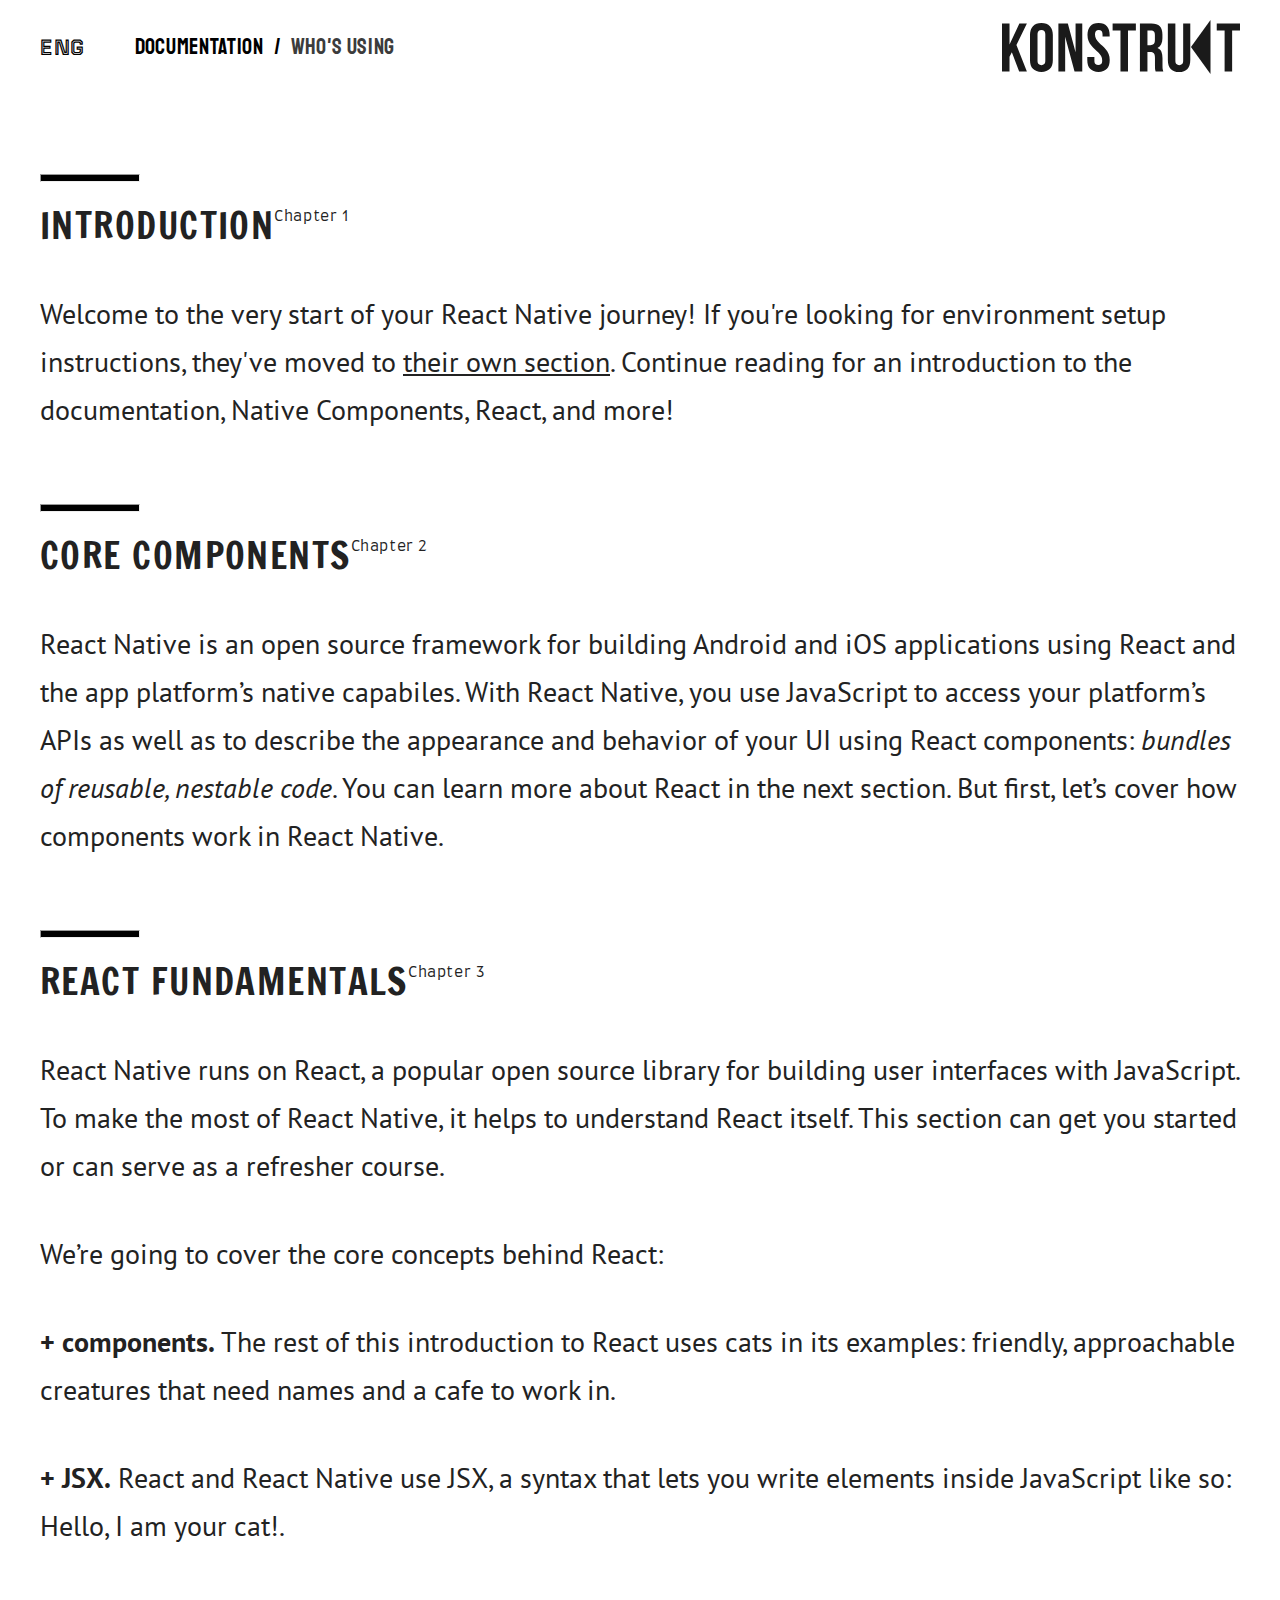
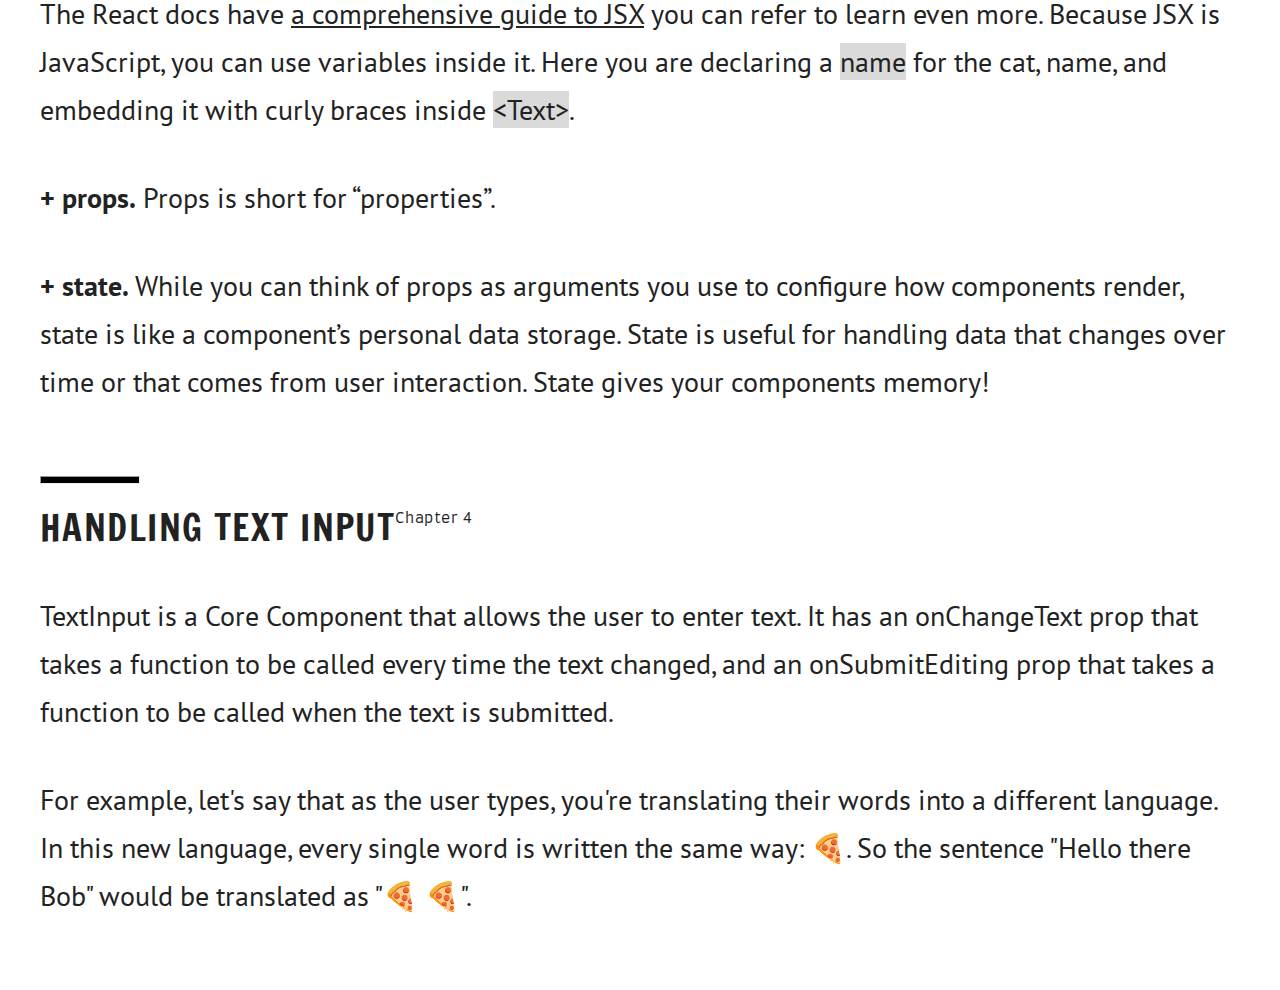
==== index.html @ f7f35d2e "added Main block and created new folder Who's_using" ====
<!DOCTYPE html>
<html lang="en">
<head>
    <meta charset="UTF-8">
    <meta http-equiv="X-UA-Compatible" content="IE=edge">
    <meta name="viewport" content="width=device-width, initial-scale=1.0">
    <title>Web-fonts</title>
    <link rel="stylesheet" href="./style/reset.css">
    <link rel="stylesheet" href="./style/style.css">
    <link rel="icon" href="./img/company-logo-black.svg">
    
</head>
<body>
    <div class="wrapper">
        <div class="header__wrapper">
            <a href="#!" class="list__item-link eng">ENG</a>

            <div class="header__nav">
                <nav class="nav">
                   <ul class="nav__list">
                        <li class="list__item item"><a href="#!" class="list__item-link active">Documentation</a></li>
                                               
                        <li class="list__item"><a href="#!" class="list__item-link">Who's using</a></li>
                   </ul>
                </nav>
            </div>
            <!-- /header__nav -->

            <div class="header__logo">
                <a href="#" class="header__logo-link">
                    <img src="./img/company-logo-black.svg" alt="" class="logo__pic">
                </a>
            </div>
            <!-- /header__logo -->
        </div>
        <!-- /header -->

        <main class="main">
            <div class="main__wrapper">
                <div class="chapter">
                    <hr>
                    <h2>Introduction<span class="sup">Chapter 1</span></h2>

                    <p>
                        Welcome to the very start of your React Native journey! If you're looking for environment setup instructions, they've moved to <u>their own section</u>. Continue reading for an introduction to the documentation, Native Components, React, and more!
                    </p>
                </div>
                <!-- /chepter1 -->

                <div class="chapter">
                    <hr>
                    <h2>core components<span class="sup">Chapter 2</span></h2>

                    <p>
                        React Native is an open source framework for building Android and iOS applications using React and the app platform’s native capabiles. With React Native, you use JavaScript to access your platform’s APIs as well as to describe the appearance and behavior of your UI using React components: <em>bundles of reusable, nestable code</em>. You can learn more about React in the next section. But first, let’s cover how components work in React Native.
                    </p>
                </div>
                <!-- /chepter2 -->

                <div class="chapter">
                    <hr>
                    <h2>react fundamentals<span class="sup">Chapter 3</span></h2>

                    <p>
                        React Native runs on <u></u>React</u>, a popular open source library for building user interfaces with JavaScript. To make the most of React Native, it helps to understand React itself. This section can get you started or can serve as a refresher course.
                    </p>

                    <p>We’re going to cover the core concepts behind React:</p>

                    <p><strong>+ components.</strong> The rest of this introduction to React uses cats in its examples: friendly, approachable creatures that need names and a cafe to work in.</p>

                    <p><strong>+ JSX.</strong> React and React Native use JSX, a syntax that lets you write elements inside JavaScript like so:  <span></span><Text>Hello, I am your cat!</Text></span>.</p>

                    <p>The React docs have <u>a comprehensive guide to JSX</u> you can refer to learn even more. Because JSX is JavaScript, you can use variables inside it. Here you are declaring a <span>name</span> for the cat, name, and embedding it with curly braces inside <span>&lt;Text&gt;</span>.</p>

                    <p><strong>+ props.</strong> Props is short for “properties”. </p>

                    <p><strong>+ state.</strong> While you can think of props as arguments you use to configure how components render, state is like a component’s personal data storage. State is useful for handling data that changes over time or that comes from user interaction. State gives your components memory!</p>
                </div>
                <!-- /chepter3 -->

                <div class="chapter">
                    <hr>
                    <h2>handling text input<span class="sup">Chapter 4</span></h2>

                    <p>
                        TextInput is a Core Component that allows the user to enter text. It has an onChangeText prop that takes a function to be called every time the text changed, and an onSubmitEditing prop that takes a function to be called when the text is submitted.
                    </p>

                    <p>
                        For example, let's say that as the user types, you're translating their words into a different language. In this new language, every single word is written the same way: &#127829;. So the sentence "Hello there Bob" would be translated as "&#127829; &#127829;".
                    </p>
                </div>
                <!-- /chepter4 -->

            </div>
            <!-- /main__wrapper -->
        </main>
        <!-- /main -->
    </div>
    <!-- /wrapper -->
</body>
</html>
---- style/style.css ----
@import url("https://fonts.googleapis.com/css2?family=Farro:wght@300&family=Francois+One&family=PT+Sans:ital,wght@0,400;0,700;1,400&family=Staatliches&family=Tourney:wght@600&display=swap");




html {
    box-sizing: border-box;
    scroll-behavior: smooth;
}

*, *::before, *::after {
    box-sizing: inherit;
}

.wrapper {
    max-width: 1440px;
    margin: 0 auto;
}

h2 {
    font-family: 'Francois One', sans-serif;
    font-style: normal;
    font-weight: 400;
    font-size: 36px;
    line-height: 48px;
    letter-spacing: 0.04em;
    text-transform: uppercase;
    margin-bottom: 40px;
}

h2 > span {
    font-family: "Farro";
    font-weight: 300;
    font-size: 15px;
    line-height: 30px;
    letter-spacing: 0.04em;
    text-transform: capitalize;
    vertical-align: top;
}


p {
    font-family: 'PT Sans', sans-serif;
    font-weight: 400;
    font-size: 28px;
    line-height: 48px;
    margin-bottom: 40px;
}

p span {
    background-color: #dadada;
  }

/* header start */

.header__wrapper {
    max-width: 1200px;
    display: flex;
    /* justify-content: space-between; */
    align-items: center;
    margin: 20px auto 100px;

}

.header__nav {
    margin-left: 50px;
}

.nav__list {
    display: flex;
    justify-content: space-between;
    align-items: center;
    flex-wrap: nowrap;
}

.item::after {
    content: '/';
    color: #000;
    font-family: 'Staatliches';
    font-style: normal;
    font-weight: 400;
    font-size: 22px;
    line-height: 28px;
    margin: 0 10px;
}

.list__item-link {
    text-decoration: none;
    color:rgb(60, 60, 60);
    font-family: 'Staatliches';
    font-style: normal;
    font-weight: 400;
    font-size: 22px;
    line-height: 28px;
    letter-spacing: 0.03em;
}

.list__item-link:hover {
    opacity: 0.65;
}

.active {
    color: #000;
}

.header__logo {
    margin: 0 0 0 auto;
}


.eng {
    font-family: 'Tourney', cursive;
    font-style: normal;
    font-weight: 600;
    font-size: 22px;
    line-height: 18px;
    color: black;    
}

/* header end */

/* main start */

.main {
    background: url(./img/bg-picture.svg) no-repeat top right;
}

.main__wrapper {
    max-width: 1200px;
    margin: 0 auto;
}

hr {
    width: 100px;
    height: 8px;
    background-color: #000;
    margin: 0 0 20px;
}

.chapter {
    /* border-top: #000 solid 8px; */
    margin-bottom: 70px;
}

/* main end */
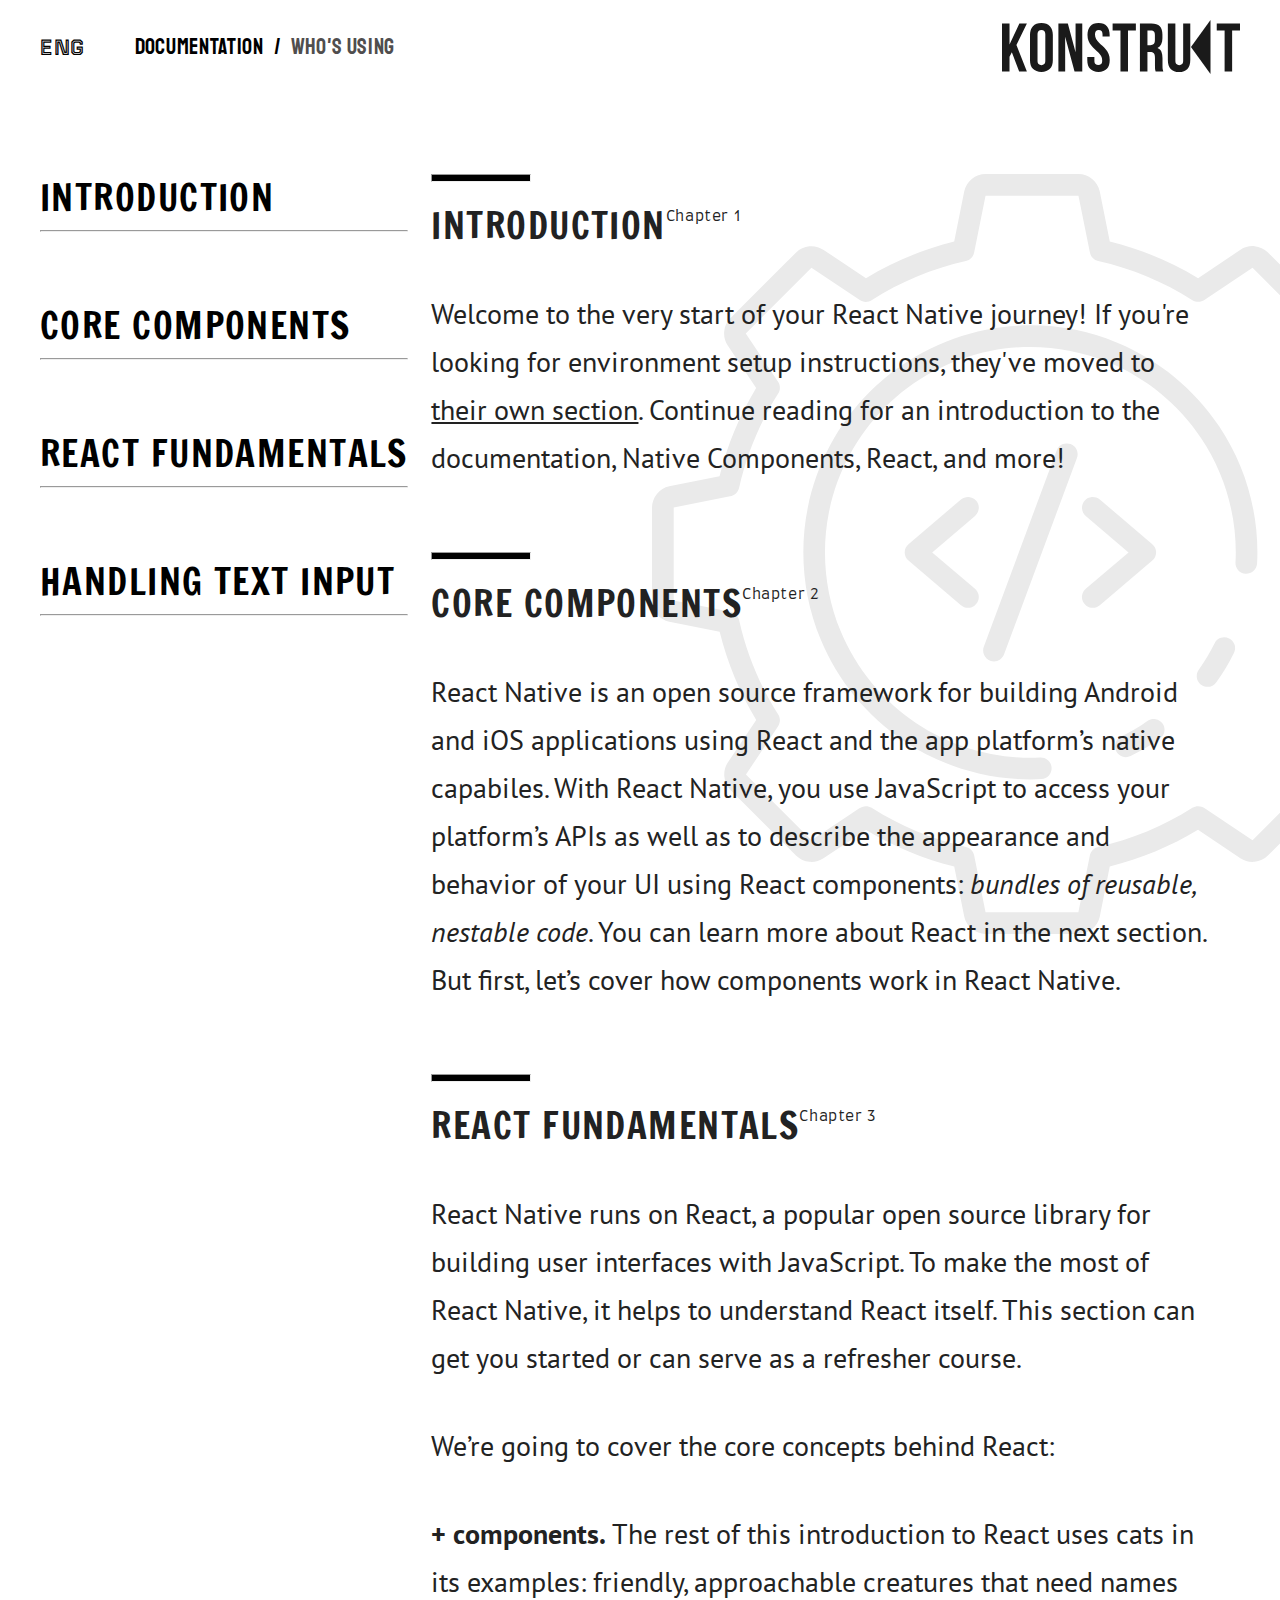
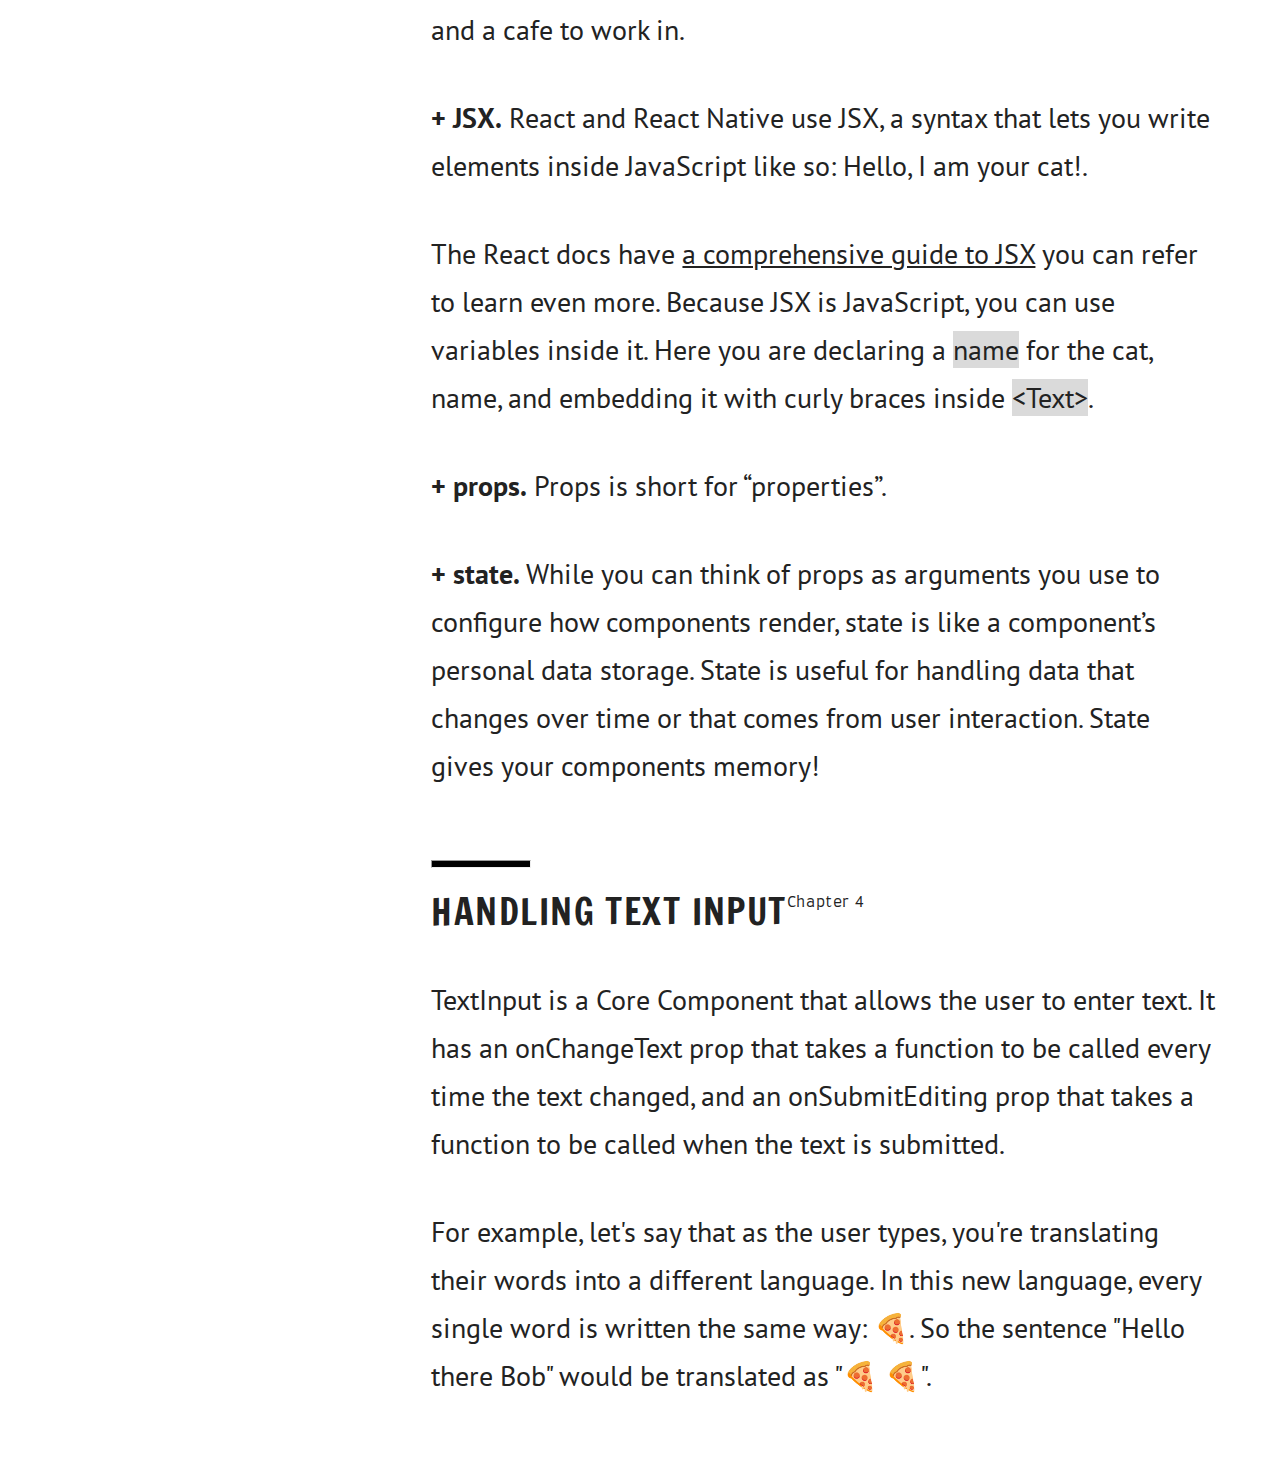
==== commit c65bb925: "rename html files" ====
--- a/index.html
+++ b/index.html
@@ -5,8 +5,8 @@
     <meta http-equiv="X-UA-Compatible" content="IE=edge">
     <meta name="viewport" content="width=device-width, initial-scale=1.0">
     <title>Web-fonts</title>
-    <link rel="stylesheet" href="./style/reset.css">
-    <link rel="stylesheet" href="./style/style.css">
+    <link rel="stylesheet" href="./style_doc/reset.css">
+    <link rel="stylesheet" href="./style_doc/doc_style.css">
     <link rel="icon" href="./img/company-logo-black.svg">
     
 </head>
@@ -37,62 +37,89 @@
 
         <main class="main">
             <div class="main__wrapper">
-                <div class="chapter">
-                    <hr>
-                    <h2>Introduction<span class="sup">Chapter 1</span></h2>
+                <div class="side__wrapper">
+                    <ul class="side__list">
+                        <li class="side__list-item">
+                            <a href="#!" class="side__list-link">Introduction</a>
+                        </li>
+                        <hr>
 
-                    <p>
-                        Welcome to the very start of your React Native journey! If you're looking for environment setup instructions, they've moved to <u>their own section</u>. Continue reading for an introduction to the documentation, Native Components, React, and more!
-                    </p>
+                        <li class="side__list-item">
+                            <a href="#!" class="side__list-link">core components</a>
+                        </li>
+                        <hr>
+
+                        <li class="side__list-item">
+                            <a href="#!" class="side__list-link">react fundamentals</a>
+                        </li>
+                        <hr>
+
+                        <li class="side__list-item">
+                            <a href="#!" class="side__list-link">handling text input</a>
+                        </li>
+                        <hr>
+                    </ul>
+
                 </div>
-                <!-- /chepter1 -->
 
-                <div class="chapter">
-                    <hr>
-                    <h2>core components<span class="sup">Chapter 2</span></h2>
+                <div class="chapter__wrapper">
+                    <div class="chapter">
+                        <hr>
+                        <h2>Introduction<span class="sup">Chapter 1</span></h2>
 
-                    <p>
-                        React Native is an open source framework for building Android and iOS applications using React and the app platform’s native capabiles. With React Native, you use JavaScript to access your platform’s APIs as well as to describe the appearance and behavior of your UI using React components: <em>bundles of reusable, nestable code</em>. You can learn more about React in the next section. But first, let’s cover how components work in React Native.
-                    </p>
+                        <p>
+                            Welcome to the very start of your React Native journey! If you're looking for environment setup instructions, they've moved to <u>their own section</u>. Continue reading for an introduction to the documentation, Native Components, React, and more!
+                        </p>
+                    </div>
+                    <!-- /chepter1 -->
+
+                    <div class="chapter">
+                        <hr>
+                        <h2>core components<span class="sup">Chapter 2</span></h2>
+
+                        <p>
+                            React Native is an open source framework for building Android and iOS applications using React and the app platform’s native capabiles. With React Native, you use JavaScript to access your platform’s APIs as well as to describe the appearance and behavior of your UI using React components: <em>bundles of reusable, nestable code</em>. You can learn more about React in the next section. But first, let’s cover how components work in React Native.
+                        </p>
+                    </div>
+                    <!-- /chepter2 -->
+
+                    <div class="chapter">
+                        <hr>
+                        <h2>react fundamentals<span class="sup">Chapter 3</span></h2>
+
+                        <p>
+                            React Native runs on <u></u>React</u>, a popular open source library for building user interfaces with JavaScript. To make the most of React Native, it helps to understand React itself. This section can get you started or can serve as a refresher course.
+                        </p>
+
+                        <p>We’re going to cover the core concepts behind React:</p>
+
+                        <p><strong>+ components.</strong> The rest of this introduction to React uses cats in its examples: friendly, approachable creatures that need names and a cafe to work in.</p>
+
+                        <p><strong>+ JSX.</strong> React and React Native use JSX, a syntax that lets you write elements inside JavaScript like so:  <span></span><Text>Hello, I am your cat!</Text></span>.</p>
+
+                        <p>The React docs have <u>a comprehensive guide to JSX</u> you can refer to learn even more. Because JSX is JavaScript, you can use variables inside it. Here you are declaring a <span>name</span> for the cat, name, and embedding it with curly braces inside <span>&lt;Text&gt;</span>.</p>
+
+                        <p><strong>+ props.</strong> Props is short for “properties”. </p>
+
+                        <p><strong>+ state.</strong> While you can think of props as arguments you use to configure how components render, state is like a component’s personal data storage. State is useful for handling data that changes over time or that comes from user interaction. State gives your components memory!</p>
+                    </div>
+                    <!-- /chepter3 -->
+
+                    <div class="chapter">
+                        <hr>
+                        <h2>handling text input<span class="sup">Chapter 4</span></h2>
+
+                        <p>
+                            TextInput is a Core Component that allows the user to enter text. It has an onChangeText prop that takes a function to be called every time the text changed, and an onSubmitEditing prop that takes a function to be called when the text is submitted.
+                        </p>
+
+                        <p>
+                            For example, let's say that as the user types, you're translating their words into a different language. In this new language, every single word is written the same way: &#127829;. So the sentence "Hello there Bob" would be translated as "&#127829; &#127829;".
+                        </p>
+                    </div>
+                    <!-- /chepter4 -->
                 </div>
-                <!-- /chepter2 -->
-
-                <div class="chapter">
-                    <hr>
-                    <h2>react fundamentals<span class="sup">Chapter 3</span></h2>
-
-                    <p>
-                        React Native runs on <u></u>React</u>, a popular open source library for building user interfaces with JavaScript. To make the most of React Native, it helps to understand React itself. This section can get you started or can serve as a refresher course.
-                    </p>
-
-                    <p>We’re going to cover the core concepts behind React:</p>
-
-                    <p><strong>+ components.</strong> The rest of this introduction to React uses cats in its examples: friendly, approachable creatures that need names and a cafe to work in.</p>
-
-                    <p><strong>+ JSX.</strong> React and React Native use JSX, a syntax that lets you write elements inside JavaScript like so:  <span></span><Text>Hello, I am your cat!</Text></span>.</p>
-
-                    <p>The React docs have <u>a comprehensive guide to JSX</u> you can refer to learn even more. Because JSX is JavaScript, you can use variables inside it. Here you are declaring a <span>name</span> for the cat, name, and embedding it with curly braces inside <span>&lt;Text&gt;</span>.</p>
-
-                    <p><strong>+ props.</strong> Props is short for “properties”. </p>
-
-                    <p><strong>+ state.</strong> While you can think of props as arguments you use to configure how components render, state is like a component’s personal data storage. State is useful for handling data that changes over time or that comes from user interaction. State gives your components memory!</p>
-                </div>
-                <!-- /chepter3 -->
-
-                <div class="chapter">
-                    <hr>
-                    <h2>handling text input<span class="sup">Chapter 4</span></h2>
-
-                    <p>
-                        TextInput is a Core Component that allows the user to enter text. It has an onChangeText prop that takes a function to be called every time the text changed, and an onSubmitEditing prop that takes a function to be called when the text is submitted.
-                    </p>
-
-                    <p>
-                        For example, let's say that as the user types, you're translating their words into a different language. In this new language, every single word is written the same way: &#127829;. So the sentence "Hello there Bob" would be translated as "&#127829; &#127829;".
-                    </p>
-                </div>
-                <!-- /chepter4 -->
-
+                <!-- /chapter__wrapper -->
             </div>
             <!-- /main__wrapper -->
         </main>
--- a/style_doc/doc_style.css
+++ b/style_doc/doc_style.css
@@ -0,0 +1,180 @@
+@import url("https://fonts.googleapis.com/css2?family=Farro:wght@300&family=Francois+One&family=PT+Sans:ital,wght@0,400;0,700;1,400&family=Staatliches&family=Tourney:wght@600&display=swap");
+
+
+
+
+html {
+    box-sizing: border-box;
+    scroll-behavior: smooth;
+}
+
+*, *::before, *::after {
+    box-sizing: inherit;
+}
+
+.wrapper {
+    max-width: 1440px;
+    margin: 0 auto;
+}
+
+h2 {
+    font-family: 'Francois One', sans-serif;
+    font-style: normal;
+    font-weight: 400;
+    font-size: 36px;
+    line-height: 48px;
+    letter-spacing: 0.04em;
+    text-transform: uppercase;
+    margin-bottom: 40px;
+}
+
+h2 > span {
+    font-family: "Farro";
+    font-weight: 300;
+    font-size: 15px;
+    line-height: 30px;
+    letter-spacing: 0.04em;
+    text-transform: capitalize;
+    vertical-align: top;
+}
+
+
+p {
+    font-family: 'PT Sans', sans-serif;
+    font-weight: 400;
+    font-size: 28px;
+    line-height: 48px;
+    margin-bottom: 40px;
+}
+
+p span {
+    background-color: #dadada;
+  }
+
+/* header start */
+
+.header__wrapper {
+    max-width: 1200px;
+    display: flex;
+    /* justify-content: space-between; */
+    align-items: center;
+    margin: 20px auto 100px;
+
+}
+
+.header__nav {
+    margin-left: 50px;
+}
+
+.nav__list {
+    display: flex;
+    justify-content: space-between;
+    align-items: center;
+    flex-wrap: nowrap;
+}
+
+.item::after {
+    content: '/';
+    color: #000;
+    font-family: 'Staatliches';
+    font-style: normal;
+    font-weight: 400;
+    font-size: 22px;
+    line-height: 28px;
+    margin: 0 10px;
+}
+
+.list__item-link {
+    text-decoration: none;
+    color:rgb(80, 78, 78);
+    font-family: 'Staatliches';
+    font-style: normal;
+    font-weight: 400;
+    font-size: 22px;
+    line-height: 28px;
+    letter-spacing: 0.03em;
+}
+
+.list__item-link:hover {
+    opacity: 0.65;
+}
+
+.active {
+    color: #000;
+}
+
+.header__logo {
+    margin: 0 0 0 auto;
+}
+
+
+.eng {
+    font-family: 'Tourney', cursive;
+    font-style: normal;
+    font-weight: 600;
+    font-size: 22px;
+    line-height: 18px;
+    color: black;    
+}
+
+/* header end */
+
+/* main start */
+
+.main {
+    background: url(../img/bg-picture.svg) no-repeat top right;
+}
+
+.main__wrapper {
+    max-width: 1200px;
+    margin: 0 auto;
+    display: flex;
+    justify-content: space-between;
+    align-items: flex-start;
+}
+
+.side__wrapper {
+    max-width: 385px;
+    margin-bottom: 30px;
+}
+
+.side__list > hr {
+    margin-bottom: 70px;
+}
+
+.side__list-link {
+    font-family: 'Francois One';
+    font-style: normal;
+    font-weight: 400;
+    font-size: 36px;
+    line-height: 48px;
+    letter-spacing: 0.04em;
+    text-transform: uppercase;
+    text-decoration: none;
+    color: #000;
+}
+
+.side__list-link:hover {
+    opacity: 0.65;
+}
+/* -------------- */
+
+.chapter__wrapper {
+    max-width: 785px;
+    margin: 0 auto;
+}
+
+.chapter > hr {
+    width: 100px;
+    height: 8px;
+    background-color: #000;
+    margin: 0 0 20px;
+}
+
+.chapter {
+    /* border-top: #000 solid 8px; */
+    margin-bottom: 70px;
+}
+
+/* main end */
+
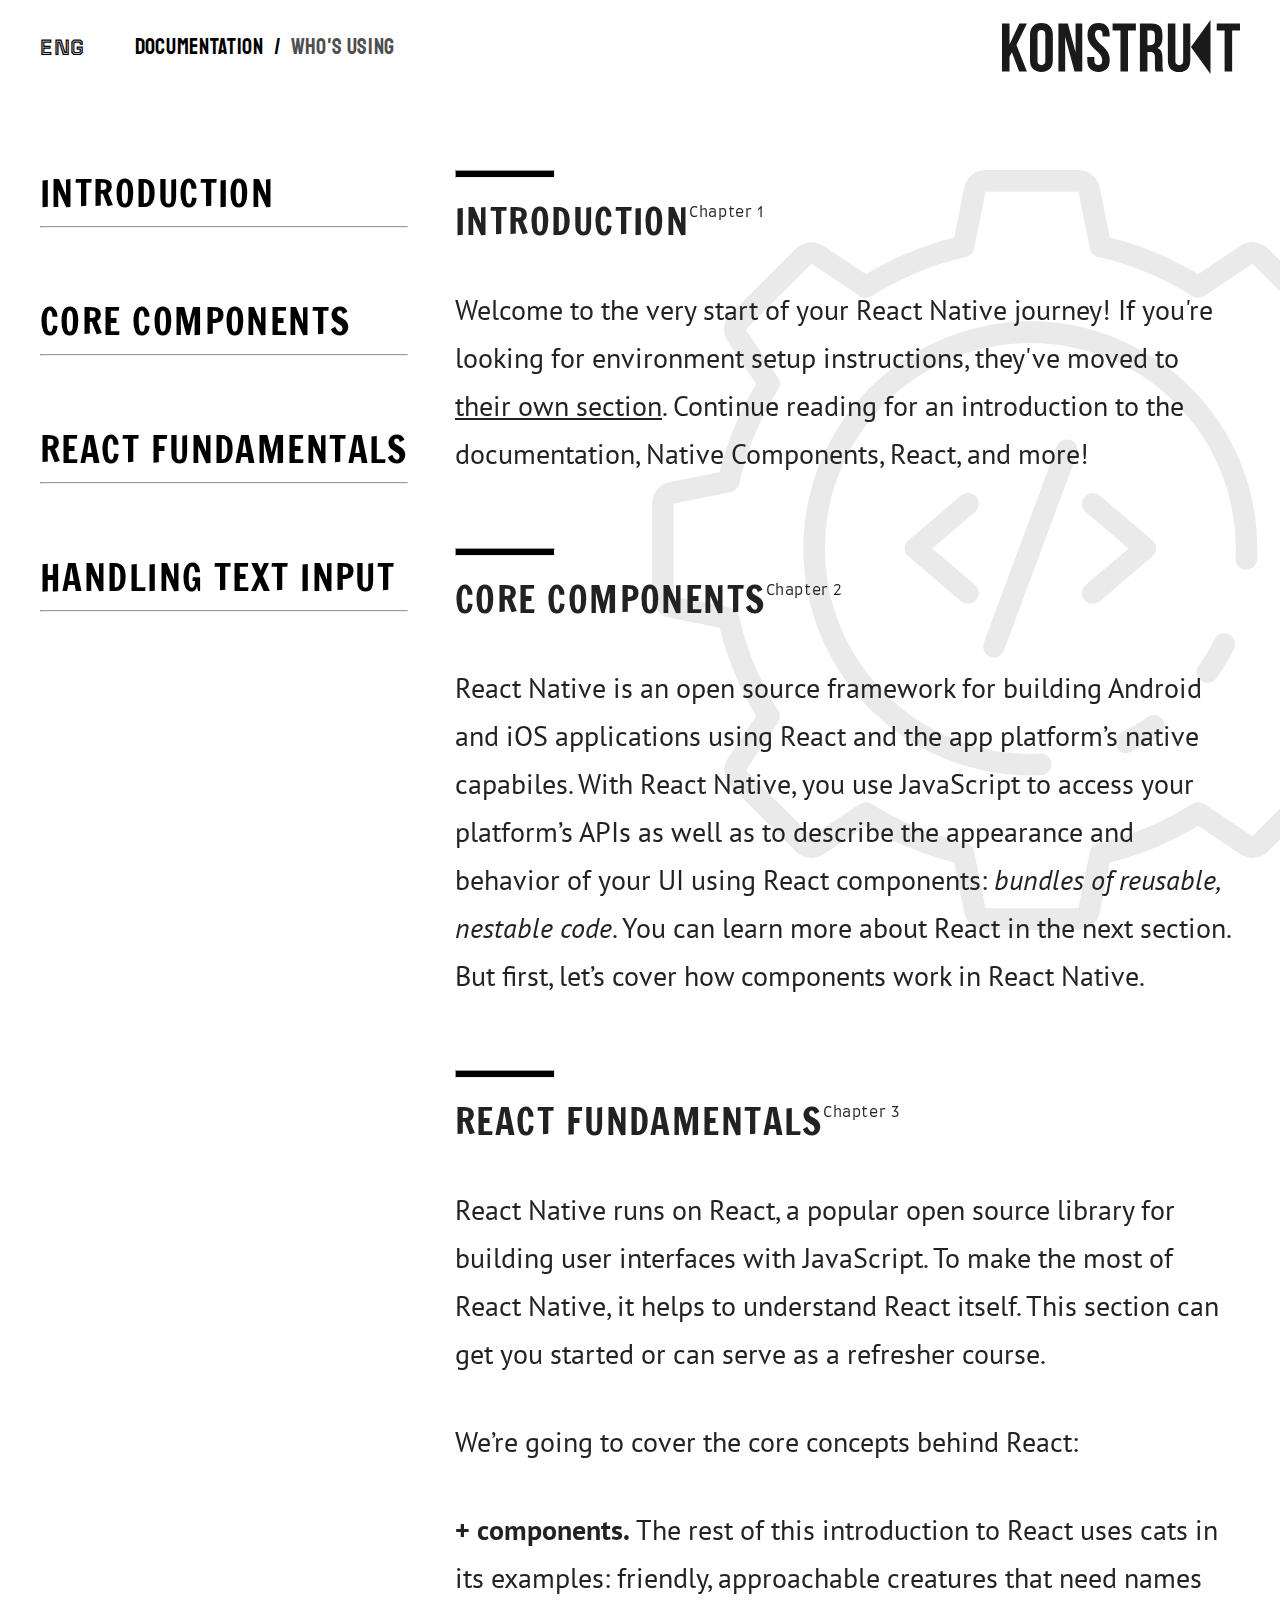
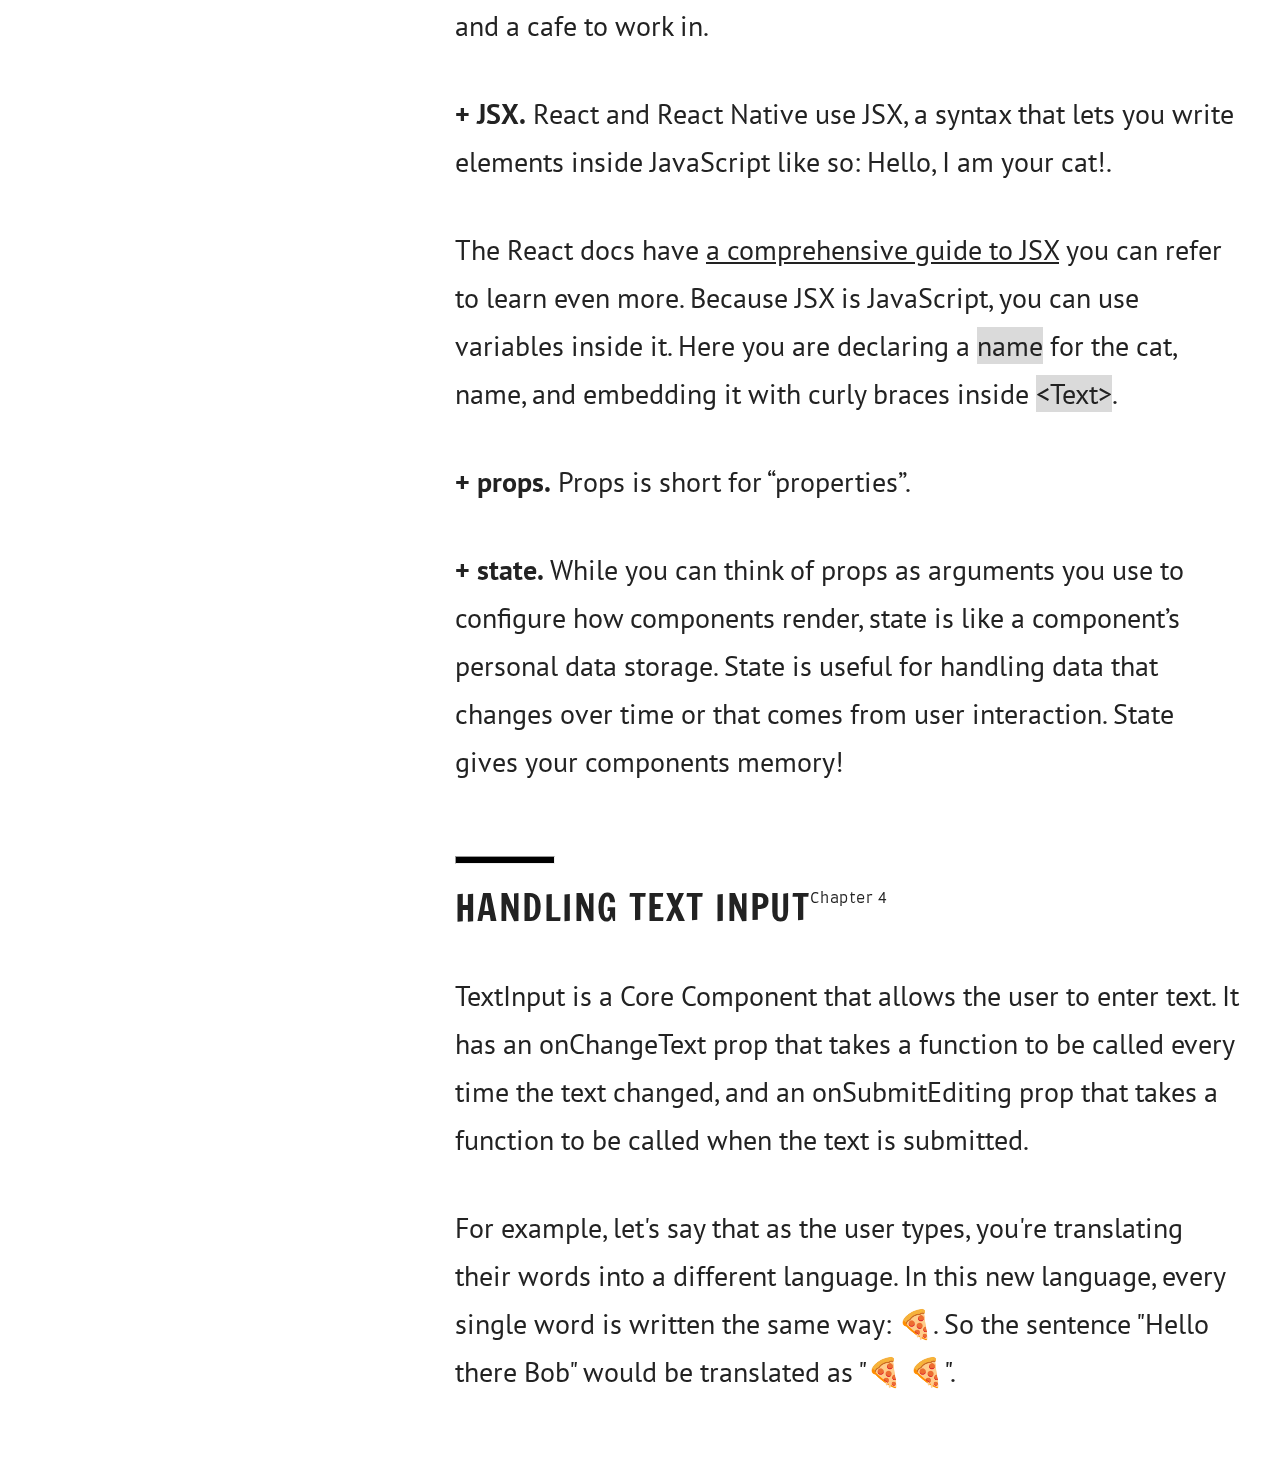
==== commit ea2843cf: "added css for doc_page" ====
--- a/index.html
+++ b/index.html
@@ -12,30 +12,37 @@
 </head>
 <body>
     <div class="wrapper">
-        <div class="header__wrapper">
-            <a href="#!" class="list__item-link eng">ENG</a>
+        <div class="header">
+            <div class="header__wrapper">
+                <a href="#!" class="list__item-link eng">ENG</a>
 
-            <div class="header__nav">
-                <nav class="nav">
-                   <ul class="nav__list">
-                        <li class="list__item item"><a href="#!" class="list__item-link active">Documentation</a></li>
-                                               
-                        <li class="list__item"><a href="#!" class="list__item-link">Who's using</a></li>
-                   </ul>
-                </nav>
+                <div class="header__nav">
+                    <nav class="nav">
+                    <ul class="nav__list">
+                            <li class="list__item item"><a href="#!" class="list__item-link active">Documentation</a></li>
+                                                
+                            <li class="list__item"><a href="./Who's__using/index.html" class="list__item-link">Who's using</a></li>
+                    </ul>
+                    </nav>
+                </div>
+                <!-- /header__nav -->
+
+                <div class="header__logo">
+                    <a href="#" class="header__logo-link">
+                        <img src="./img/company-logo-black.svg" alt="" class="logo__pic">
+                    </a>
+                </div>
+                <!-- /header__logo -->
             </div>
-            <!-- /header__nav -->
-
-            <div class="header__logo">
-                <a href="#" class="header__logo-link">
-                    <img src="./img/company-logo-black.svg" alt="" class="logo__pic">
-                </a>
-            </div>
-            <!-- /header__logo -->
+            <!-- /header__wrapper -->
         </div>
         <!-- /header -->
 
         <main class="main">
+            <div class="background">
+                <img src="./img/bg-picture.svg" alt="" class="background__pic">
+            </div>
+            
             <div class="main__wrapper">
                 <div class="side__wrapper">
                     <ul class="side__list">
@@ -126,5 +133,6 @@
         <!-- /main -->
     </div>
     <!-- /wrapper -->
+
 </body>
 </html>--- a/style_doc/doc_style.css
+++ b/style_doc/doc_style.css
@@ -53,13 +53,23 @@
 
 /* header start */
 
+.header {
+    position: fixed;
+    top: 0;
+    left: 0;
+    width: 100%;
+    transition: .2s linear;
+    /* padding-bottom: 20px; */
+    z-index: 999;
+    background-color: white;
+}
+
 .header__wrapper {
     max-width: 1200px;
     display: flex;
     /* justify-content: space-between; */
     align-items: center;
-    margin: 20px auto 100px;
-
+    margin: 20px auto 0px;
 }
 
 .header__nav {
@@ -122,20 +132,29 @@
 /* main start */
 
 .main {
-    background: url(../img/bg-picture.svg) no-repeat top right;
+   
+}
+
+.background {
+    position: fixed;
+    z-index: 0;
+    right: 0;
 }
 
 .main__wrapper {
     max-width: 1200px;
-    margin: 0 auto;
+    margin: 170px auto 0;
     display: flex;
     justify-content: space-between;
     align-items: flex-start;
+    position: relative;
+    z-index: 5;
 }
 
 .side__wrapper {
     max-width: 385px;
-    margin-bottom: 30px;
+    margin-bottom: 30px; 
+    position: fixed;
 }
 
 .side__list > hr {
@@ -161,7 +180,7 @@
 
 .chapter__wrapper {
     max-width: 785px;
-    margin: 0 auto;
+    margin: 0 0 0 415px;
 }
 
 .chapter > hr {
